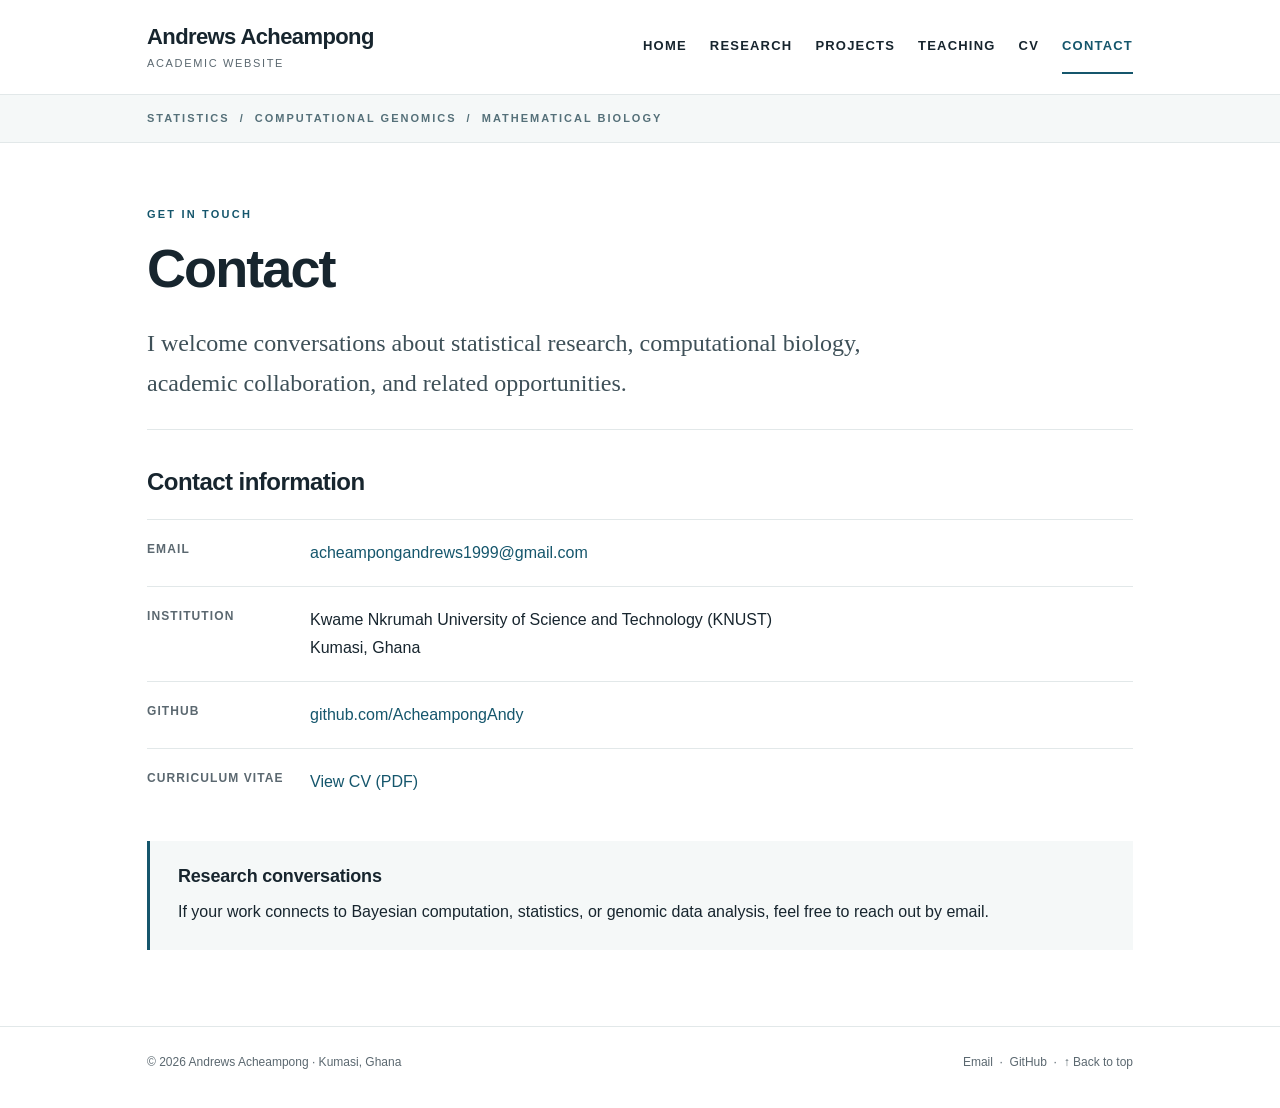
==== contact.html @ 340f2386 "updated" ====
<!doctype html>
<html lang="en"><head><meta charset="utf-8"><meta name="viewport" content="width=device-width,initial-scale=1">
<meta name="author" content="Andrews Acheampong"><meta name="description" content="Contact information for Andrews Acheampong at KNUST.">
<meta property="og:title" content="Contact | Andrews Acheampong"><meta property="og:description" content="Contact information for Andrews Acheampong at KNUST."><meta property="og:type" content="website"><meta name="theme-color" content="#ffffff">
<title>Contact | Andrews Acheampong</title><link rel="icon" href="assets/favicon.jpg" type="image/jpeg"><link rel="stylesheet" href="assets/style.css"></head>
<body id="top"><a class="skip" href="#main">Skip to content</a><header class="site-header"><div class="container masthead"><a class="brand" href="index.html">Andrews Acheampong<small>Academic website</small></a><nav aria-label="Main navigation"><a href="index.html" >Home</a><a href="research.html" >Research</a><a href="projects.html" >Projects</a><a href="teaching.html" >Teaching</a><a href="cv.html" >CV</a><a href="contact.html" aria-current="page">Contact</a></nav></div></header>
<div class="strap"><div class="container">Statistics &nbsp;/&nbsp; Computational genomics &nbsp;/&nbsp; Mathematical biology</div></div>
<main class="container" id="main"><p class="eyebrow">Get in touch</p><h1 class="page-title">Contact</h1><p class="lead">I welcome conversations about statistical research, computational biology, academic collaboration, and related opportunities.</p><section class="section first"><h2>Contact information</h2><dl class="contact-list"><div class="contact-row"><dt>Email</dt><dd><a href="mailto:acheampongandrews1999@gmail.com">acheampongandrews1999@gmail.com</a></dd></div><div class="contact-row"><dt>Institution</dt><dd>Kwame Nkrumah University of Science and Technology (KNUST)<br>Kumasi, Ghana</dd></div><div class="contact-row"><dt>GitHub</dt><dd><a href="https://github.com/AcheampongAndy" target="_blank" rel="noopener noreferrer">github.com/AcheampongAndy</a></dd></div><div class="contact-row"><dt>Curriculum vitae</dt><dd><a href="assets/Andrews_Acheampong_CV.pdf">View CV (PDF)</a></dd></div></dl></section><div class="highlight"><h3>Research conversations</h3><p>If your work connects to Bayesian computation, statistics, or genomic data analysis, feel free to reach out by email.</p></div></main><footer class="footer"><div class="container"><span>© 2026 Andrews Acheampong · Kumasi, Ghana</span><span><a href="mailto:acheampongandrews1999@gmail.com">Email</a> &nbsp;·&nbsp; <a href="https://github.com/AcheampongAndy">GitHub</a> &nbsp;·&nbsp; <a href="#top">↑ Back to top</a></span></div></footer></body></html>
---- assets/style.css ----
/* Original academic portfolio design informed by the clean, restrained layout of allardlab.com. */
:root{--paper:#fff;--ink:#17252e;--muted:#5b6870;--line:#e2e8e9;--accent:#15566c;--soft:#f5f8f8;--content:1050px}
*{box-sizing:border-box}html{scroll-behavior:smooth}body{margin:0;background:var(--paper);color:var(--ink);font-family:Arial,Helvetica,sans-serif;font-size:16px;line-height:1.75}a{color:var(--accent);text-decoration:none}a:hover{text-decoration:underline;text-underline-offset:3px}a:focus-visible{outline:3px solid #86b6c1;outline-offset:3px}img{max-width:100%;height:auto}.container{max-width:var(--content);margin:0 auto;padding-left:32px;padding-right:32px}
.skip{position:absolute;left:-9999px;top:8px;background:#fff;padding:10px;z-index:10}.skip:focus{left:8px}
.site-header{border-bottom:1px solid var(--line);background:#fff}.masthead{min-height:94px;display:flex;justify-content:space-between;align-items:center;gap:25px}.brand{color:var(--ink);font-size:22px;font-weight:750;letter-spacing:-.6px;line-height:1.2}.brand:hover{text-decoration:none}.brand small{display:block;font-weight:500;font-size:11px;letter-spacing:1.65px;text-transform:uppercase;color:var(--muted);margin-top:6px}
nav{display:flex;flex-wrap:wrap;gap:6px 23px;align-items:center}nav a{color:var(--ink);font-size:13px;font-weight:700;text-transform:uppercase;letter-spacing:1.2px;padding:15px 0;border-bottom:2px solid transparent}nav a:hover,nav a[aria-current=page]{color:var(--accent);border-bottom-color:var(--accent);text-decoration:none}
.strap{background:var(--soft);border-bottom:1px solid var(--line)}.strap .container{padding-top:14px;padding-bottom:14px;font-size:11px;text-transform:uppercase;letter-spacing:2px;line-height:1.7;color:#557079;font-weight:700}
main{padding-top:62px;padding-bottom:76px;min-height:65vh}.eyebrow{color:var(--accent);letter-spacing:2.2px;font-size:11px;text-transform:uppercase;font-weight:750;margin:0 0 14px}.page-title{font-size:clamp(35px,5vw,54px);line-height:1.13;font-weight:750;letter-spacing:-1.9px;margin:0 0 25px}.lead{font-family:Georgia,'Times New Roman',serif;font-size:clamp(19px,2.2vw,24px);line-height:1.65;color:#3e5058;max-width:800px;margin:0 0 26px}
h1,h2,h3{line-height:1.32}h2{font-size:24px;letter-spacing:-.55px;margin:0 0 21px}h3{font-size:18px;letter-spacing:-.2px;margin:0 0 9px}p{margin:0 0 17px}.text{max-width:790px}.muted,.meta{color:var(--muted)}.meta{font-size:13px}.section{border-top:1px solid var(--line);margin-top:47px;padding-top:36px}.section.first{margin-top:20px}.intro-grid{display:grid;grid-template-columns:minmax(0,1.85fr) minmax(210px, .8fr);gap:70px;align-items:start}.profile-aside{border-left:3px solid #d9e9ed;padding-left:22px;margin-top:8px}.aside-label{font-size:11px;letter-spacing:1.6px;text-transform:uppercase;color:var(--accent);font-weight:700;margin-bottom:13px}.profile-aside p{font-size:14px;line-height:1.65;margin-bottom:15px}.link-row{display:flex;flex-wrap:wrap;gap:12px 24px;margin-top:24px;font-size:14px;font-weight:700}.button-link{display:inline-block;border:1px solid var(--accent);padding:9px 15px;font-weight:700;font-size:13px;letter-spacing:.25px}.button-link:hover{background:var(--soft);text-decoration:none}.rows{border-top:1px solid var(--line)}.entry{padding:23px 0;border-bottom:1px solid var(--line);display:grid;grid-template-columns:1fr auto;gap:20px}.entry p:last-child{margin-bottom:0}.date{font-size:13px;color:var(--muted);white-space:nowrap;padding-top:4px}.taglist{display:flex;flex-wrap:wrap;gap:9px;margin-top:22px}.tag{font-size:12px;border:1px solid #d8e3e6;padding:6px 12px;color:#36525b;background:#fbfcfc}.highlight{padding:24px 28px;background:var(--soft);border-left:3px solid var(--accent);margin-top:26px}.highlight p:last-child{margin-bottom:0}.two-col{display:grid;grid-template-columns:1fr 1fr;gap:36px}.plain-list{margin:12px 0 20px;padding-left:20px}.plain-list li{margin-bottom:11px}.contact-list{margin:20px 0 0}.contact-row{display:grid;grid-template-columns:145px 1fr;gap:18px;border-top:1px solid var(--line);padding:19px 0}.contact-row dt{font-size:12px;letter-spacing:1.1px;text-transform:uppercase;font-weight:750;color:var(--muted)}.contact-row dd{margin:0;overflow-wrap:anywhere}.footer{border-top:1px solid var(--line);padding:25px 0 35px;color:var(--muted);font-size:12px}.footer .container{display:flex;gap:15px;flex-wrap:wrap;justify-content:space-between}.footer a{color:var(--muted)}.note{font-size:13px;color:var(--muted)}
@media(max-width:800px){.masthead{flex-direction:column;align-items:flex-start;gap:12px;padding-top:22px;padding-bottom:13px}nav{gap:0 17px}nav a{padding:6px 0 10px;font-size:12px}.intro-grid{grid-template-columns:1fr;gap:24px}.profile-aside{margin:0}.two-col{grid-template-columns:1fr}main{padding-top:42px}.strap .container{letter-spacing:1.2px}}@media(max-width:480px){.container{padding-left:20px;padding-right:20px}.page-title{font-size:38px}.entry{grid-template-columns:1fr;gap:4px}.date{grid-row:1}.contact-row{grid-template-columns:1fr;gap:4px}}
@media print{nav,.skip{display:none}a{color:#222}.strap{background:#fff}main{padding:25px 0}.section{break-inside:avoid}}
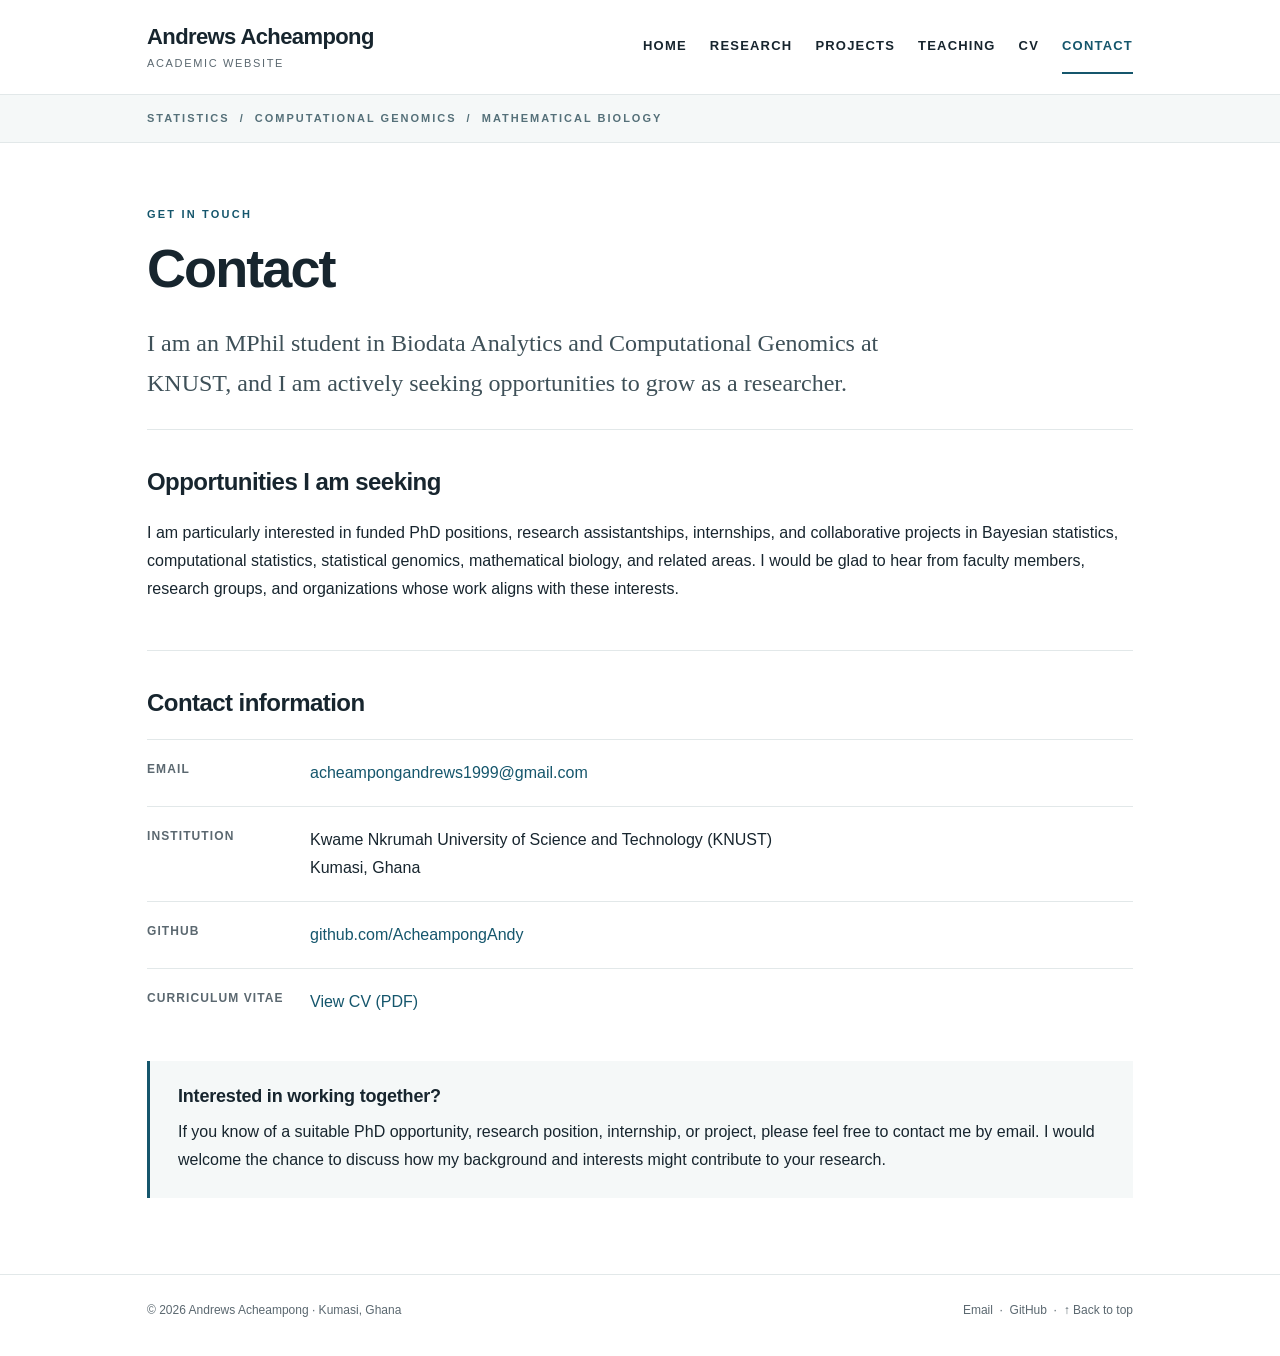
==== commit 91776b41: "contact" ====
--- a/contact.html
+++ b/contact.html
@@ -1,8 +1,8 @@
 <!doctype html>
 <html lang="en"><head><meta charset="utf-8"><meta name="viewport" content="width=device-width,initial-scale=1">
-<meta name="author" content="Andrews Acheampong"><meta name="description" content="Contact information for Andrews Acheampong at KNUST.">
-<meta property="og:title" content="Contact | Andrews Acheampong"><meta property="og:description" content="Contact information for Andrews Acheampong at KNUST."><meta property="og:type" content="website"><meta name="theme-color" content="#ffffff">
+<meta name="author" content="Andrews Acheampong"><meta name="description" content="Contact Andrews Acheampong, an MPhil student at KNUST seeking PhD opportunities, research positions, internships, and academic collaborations.">
+<meta property="og:title" content="Contact | Andrews Acheampong"><meta property="og:description" content="Contact Andrews Acheampong, an MPhil student at KNUST seeking PhD opportunities, research positions, internships, and academic collaborations."><meta property="og:type" content="website"><meta name="theme-color" content="#ffffff">
 <title>Contact | Andrews Acheampong</title><link rel="icon" href="assets/favicon.jpg" type="image/jpeg"><link rel="stylesheet" href="assets/style.css"></head>
 <body id="top"><a class="skip" href="#main">Skip to content</a><header class="site-header"><div class="container masthead"><a class="brand" href="index.html">Andrews Acheampong<small>Academic website</small></a><nav aria-label="Main navigation"><a href="index.html" >Home</a><a href="research.html" >Research</a><a href="projects.html" >Projects</a><a href="teaching.html" >Teaching</a><a href="cv.html" >CV</a><a href="contact.html" aria-current="page">Contact</a></nav></div></header>
 <div class="strap"><div class="container">Statistics &nbsp;/&nbsp; Computational genomics &nbsp;/&nbsp; Mathematical biology</div></div>
-<main class="container" id="main"><p class="eyebrow">Get in touch</p><h1 class="page-title">Contact</h1><p class="lead">I welcome conversations about statistical research, computational biology, academic collaboration, and related opportunities.</p><section class="section first"><h2>Contact information</h2><dl class="contact-list"><div class="contact-row"><dt>Email</dt><dd><a href="mailto:acheampongandrews1999@gmail.com">acheampongandrews1999@gmail.com</a></dd></div><div class="contact-row"><dt>Institution</dt><dd>Kwame Nkrumah University of Science and Technology (KNUST)<br>Kumasi, Ghana</dd></div><div class="contact-row"><dt>GitHub</dt><dd><a href="https://github.com/AcheampongAndy" target="_blank" rel="noopener noreferrer">github.com/AcheampongAndy</a></dd></div><div class="contact-row"><dt>Curriculum vitae</dt><dd><a href="assets/Andrews_Acheampong_CV.pdf">View CV (PDF)</a></dd></div></dl></section><div class="highlight"><h3>Research conversations</h3><p>If your work connects to Bayesian computation, statistics, or genomic data analysis, feel free to reach out by email.</p></div></main><footer class="footer"><div class="container"><span>© 2026 Andrews Acheampong · Kumasi, Ghana</span><span><a href="mailto:acheampongandrews1999@gmail.com">Email</a> &nbsp;·&nbsp; <a href="https://github.com/AcheampongAndy">GitHub</a> &nbsp;·&nbsp; <a href="#top">↑ Back to top</a></span></div></footer></body></html>+<main class="container" id="main"><p class="eyebrow">Get in touch</p><h1 class="page-title">Contact</h1><p class="lead">I am an MPhil student in Biodata Analytics and Computational Genomics at KNUST, and I am actively seeking opportunities to grow as a researcher.</p><section class="section first"><h2>Opportunities I am seeking</h2><p>I am particularly interested in funded PhD positions, research assistantships, internships, and collaborative projects in Bayesian statistics, computational statistics, statistical genomics, mathematical biology, and related areas. I would be glad to hear from faculty members, research groups, and organizations whose work aligns with these interests.</p></section><section class="section"><h2>Contact information</h2><dl class="contact-list"><div class="contact-row"><dt>Email</dt><dd><a href="mailto:acheampongandrews1999@gmail.com">acheampongandrews1999@gmail.com</a></dd></div><div class="contact-row"><dt>Institution</dt><dd>Kwame Nkrumah University of Science and Technology (KNUST)<br>Kumasi, Ghana</dd></div><div class="contact-row"><dt>GitHub</dt><dd><a href="https://github.com/AcheampongAndy" target="_blank" rel="noopener noreferrer">github.com/AcheampongAndy</a></dd></div><div class="contact-row"><dt>Curriculum vitae</dt><dd><a href="assets/Andrews_Acheampong_CV.pdf">View CV (PDF)</a></dd></div></dl></section><div class="highlight"><h3>Interested in working together?</h3><p>If you know of a suitable PhD opportunity, research position, internship, or project, please feel free to contact me by email. I would welcome the chance to discuss how my background and interests might contribute to your research.</p></div></main><footer class="footer"><div class="container"><span>© 2026 Andrews Acheampong · Kumasi, Ghana</span><span><a href="mailto:acheampongandrews1999@gmail.com">Email</a> &nbsp;·&nbsp; <a href="https://github.com/AcheampongAndy">GitHub</a> &nbsp;·&nbsp; <a href="#top">↑ Back to top</a></span></div></footer></body></html>
